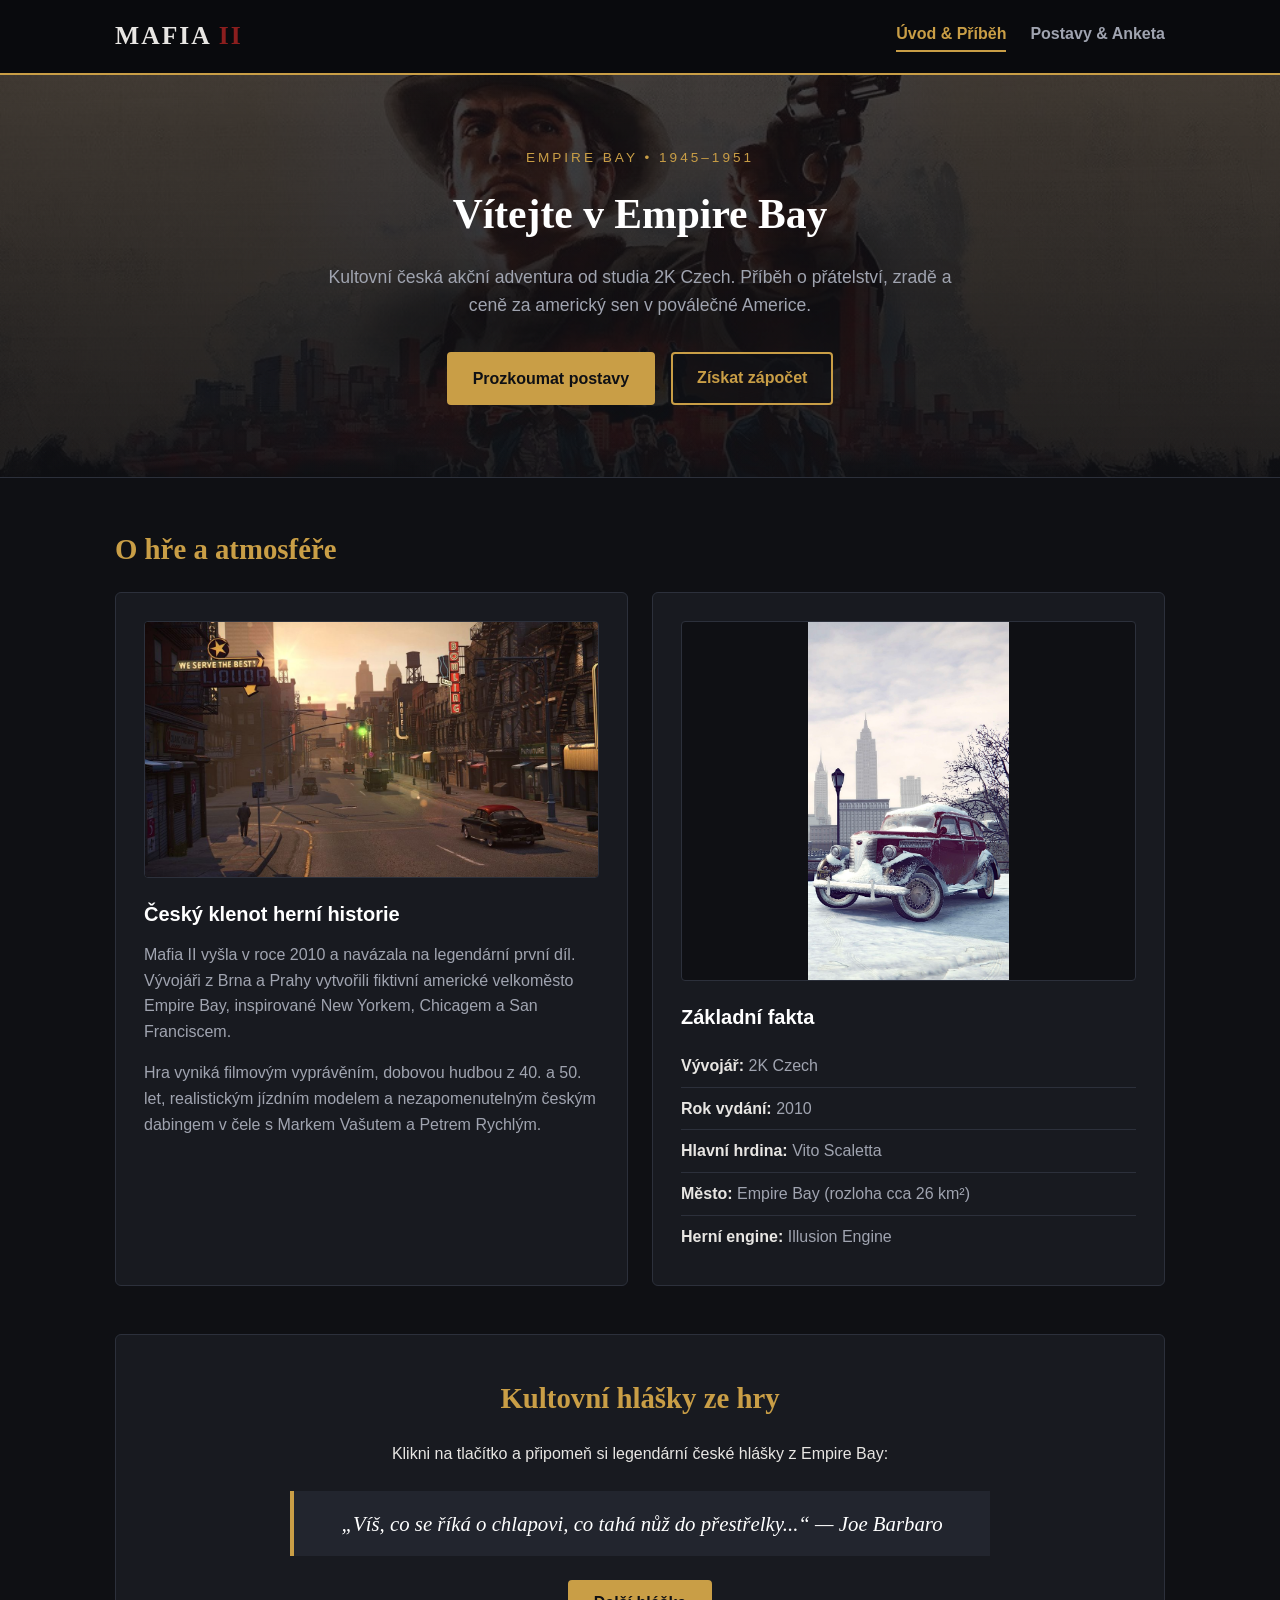
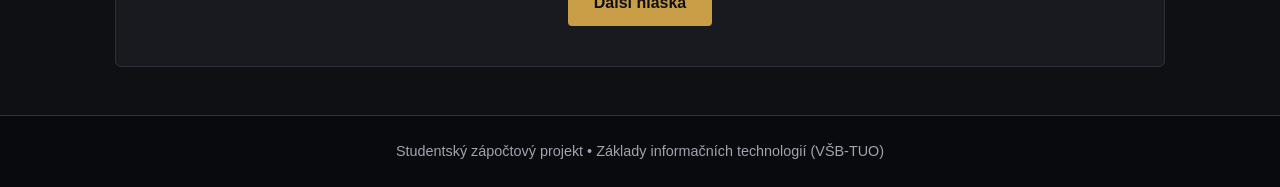
==== index.html @ 3b98798e "Add files via upload" ====
<!DOCTYPE html>
<html lang="cs">
<head>
    <meta charset="UTF-8">
    <meta name="viewport" content="width=device-width, initial-scale=1.0">
    <title>Mafia II – Empire Bay | Fanouškovský web</title>
    <link rel="stylesheet" href="style.css">
</head>
<body>
    <header class="site-header">
        <div class="container nav-wrapper">
            <a href="index.html" class="logo">MAFIA <span>II</span></a>
            <nav class="main-nav">
                <a href="index.html" class="active">Úvod &amp; Příběh</a>
                <a href="postavy.html">Postavy &amp; Anketa</a>
            </nav>
        </div>
    </header>

    <section class="hero">
        <div class="container hero-content">
            <p class="subtitle">Empire Bay • 1945–1951</p>
            <h1>Vítejte v Empire Bay</h1>
            <p class="hero-text">
                Kultovní česká akční adventura od studia 2K Czech. Příběh o přátelství, zradě 
                a ceně za americký sen v poválečné Americe.
            </p>
            <div class="hero-buttons">
                <a href="postavy.html" class="btn">Prozkoumat postavy</a>
                <button id="zapocet-btn" class="btn btn-outline">Získat zápočet</button>
            </div>

            <div id="zapocet-box" class="zapocet-alert" aria-live="polite">
                <p class="zapocet-quote">„Promiň, mladej, zápočet nebyl součástí dohody.“</p>
                <span class="zapocet-author">— Leo Galante</span>
            </div>
        </div>
    </section>

    <main class="container">
        <section class="section">
            <h2>O hře a atmosféře</h2>
            <div class="grid-2">
                <div class="card">
                    <img src="empire.jpg" alt="Atmosféra města Empire Bay ve hře Mafia II" class="card-img" onerror="this.style.display='none'">
                    <h3>Český klenot herní historie</h3>
                    <p>
                        Mafia II vyšla v roce 2010 a navázala na legendární první díl. Vývojáři z Brna a Prahy 
                        vytvořili fiktivní americké velkoměsto Empire Bay, inspirované New Yorkem, Chicagem a San Franciscem.
                    </p>
                    <p>
                        Hra vyniká filmovým vyprávěním, dobovou hudbou z 40. a 50. let, realistickým jízdním modelem 
                        a nezapomenutelným českým dabingem v čele s Markem Vašutem a Petrem Rychlým.
                    </p>
                </div>
                <div class="card">
                    <img src="cars.jpg" alt="Dobová auta v Empire Bay" class="card-img" onerror="this.style.display='none'">
                    <h3>Základní fakta</h3>
                    <ul class="fact-list">
                        <li><strong>Vývojář:</strong> 2K Czech</li>
                        <li><strong>Rok vydání:</strong> 2010</li>
                        <li><strong>Hlavní hrdina:</strong> Vito Scaletta</li>
                        <li><strong>Město:</strong> Empire Bay (rozloha cca 26 km²)</li>
                        <li><strong>Herní engine:</strong> Illusion Engine</li>
                    </ul>
                </div>
            </div>
        </section>

        <section class="section quote-box">
            <h2>Kultovní hlášky ze hry</h2>
            <p class="quote-intro">Klikni na tlačítko a připomeň si legendární české hlášky z Empire Bay:</p>
            <blockquote id="quote-display">
                „Víš, co se říká o chlapovi, co tahá nůž do přestřelky...“ — Joe Barbaro
            </blockquote>
            <button id="new-quote-btn" class="btn">Další hláška</button>
        </section>
    </main>

    <footer class="site-footer">
        <div class="container">
            <p>Studentský zápočtový projekt • Základy informačních technologií (VŠB-TUO)</p>
        </div>
    </footer>

    <script src="script.js"></script>
</body>
</html>
---- style.css ----
:root {
    --bg-main: #0f1014;
    --bg-card: #181a20;
    --bg-accent: #22252e;
    --text-main: #e8e6e3;
    --text-muted: #a0a4b0;
    --gold: #c99e46;
    --gold-hover: #dfb358;
    --red-accent: #8b1e1e;
    --border: #2c303b;
}

* {
    box-sizing: border-box;
    margin: 0;
    padding: 0;
}

body {
    font-family: 'Segoe UI', Tahoma, Geneva, Verdana, sans-serif;
    background-color: var(--bg-main);
    color: var(--text-main);
    line-height: 1.6;
}

.container {
    width: 90%;
    max-width: 1050px;
    margin: 0 auto;
}

.site-header {
    background-color: #090a0d;
    border-bottom: 2px solid var(--gold);
    padding: 1rem 0;
    position: sticky;
    top: 0;
    z-index: 100;
}

.nav-wrapper {
    display: flex;
    justify-content: space-between;
    align-items: center;
    gap: 1rem;
}

.logo {
    font-family: Georgia, 'Times New Roman', serif;
    font-size: 1.6rem;
    font-weight: bold;
    color: var(--text-main);
    text-decoration: none;
    letter-spacing: 2px;
}

.logo span {
    color: var(--red-accent);
}

.main-nav {
    display: flex;
    gap: 1.5rem;
}

.main-nav a {
    color: var(--text-muted);
    text-decoration: none;
    font-weight: 600;
    padding-bottom: 4px;
    border-bottom: 2px solid transparent;
    transition: color 0.2s, border-color 0.2s;
}

.main-nav a:hover,
.main-nav a.active {
    color: var(--gold);
    border-bottom-color: var(--gold);
}

.hero {
    background: 
        linear-gradient(rgba(15, 16, 20, 0.78), rgba(15, 16, 20, 0.92)),
        url('hero.jpg') center/cover no-repeat,
        linear-gradient(135deg, #1b1512 0%, #0f1014 65%, #241313 100%);
    border-bottom: 1px solid var(--border);
    padding: 4.5rem 0;
    text-align: center;
}

.subtitle {
    color: var(--gold);
    text-transform: uppercase;
    letter-spacing: 3px;
    font-size: 0.85rem;
    margin-bottom: 0.75rem;
}

h1 {
    font-family: Georgia, 'Times New Roman', serif;
    font-size: 2.6rem;
    margin-bottom: 1rem;
    color: #ffffff;
}

h2 {
    font-family: Georgia, 'Times New Roman', serif;
    font-size: 1.8rem;
    color: var(--gold);
    margin-bottom: 1.25rem;
}

h3 {
    font-size: 1.25rem;
    margin-bottom: 0.75rem;
    color: #ffffff;
}

.hero-text {
    max-width: 650px;
    margin: 0 auto 2rem auto;
    color: var(--text-muted);
    font-size: 1.1rem;
}

.hero-buttons {
    display: flex;
    justify-content: center;
    gap: 1rem;
    flex-wrap: wrap;
}

.btn {
    display: inline-block;
    background-color: var(--gold);
    color: #0f1014;
    font-weight: bold;
    padding: 0.75rem 1.5rem;
    border: 2px solid var(--gold);
    border-radius: 4px;
    text-decoration: none;
    cursor: pointer;
    font-size: 1rem;
    transition: all 0.2s;
}

.btn:hover {
    background-color: var(--gold-hover);
    border-color: var(--gold-hover);
}

.btn-outline {
    background-color: rgba(15, 16, 20, 0.7);
    color: var(--gold);
    border: 2px solid var(--gold);
}

.btn-outline:hover {
    background-color: var(--gold);
    color: #0f1014;
}

.zapocet-alert {
    display: none;
    max-width: 560px;
    margin: 1.75rem auto 0 auto;
    padding: 1.1rem 1.5rem;
    background-color: rgba(139, 30, 30, 0.25);
    border: 1px solid var(--red-accent);
    border-left: 4px solid var(--red-accent);
    border-radius: 4px;
    text-align: center;
}

.zapocet-alert.visible {
    display: block;
    animation: fadeIn 0.3s ease-in-out;
}

.zapocet-quote {
    font-family: Georgia, 'Times New Roman', serif;
    font-size: 1.15rem;
    font-style: italic;
    color: #ffffff;
    margin-bottom: 0.3rem;
}

.zapocet-author {
    font-size: 0.85rem;
    color: var(--gold);
    text-transform: uppercase;
    letter-spacing: 1px;
}

@keyframes fadeIn {
    from { opacity: 0; transform: translateY(-6px); }
    to { opacity: 1; transform: translateY(0); }
}

.section {
    padding: 3rem 0;
}

.section-desc {
    color: var(--text-muted);
    margin-bottom: 2rem;
}

.grid-2 {
    display: grid;
    grid-template-columns: repeat(2, 1fr);
    gap: 1.5rem;
}

.card {
    background-color: var(--bg-card);
    border: 1px solid var(--border);
    border-radius: 6px;
    padding: 1.75rem;
    overflow: hidden;
}

.card-img,
.char-img {
    width: 100%;
    height: auto;
    max-height: 360px;
    object-fit: contain;
    background-color: #0f1014;
    border-radius: 4px;
    margin-bottom: 1.25rem;
    border: 1px solid var(--border);
    display: block;
}

.card p {
    margin-bottom: 1rem;
    color: var(--text-muted);
}

.card p:last-child {
    margin-bottom: 0;
}

.fact-list {
    list-style: none;
}

.fact-list li {
    padding: 0.5rem 0;
    border-bottom: 1px solid var(--border);
    color: var(--text-muted);
}

.fact-list li:last-child {
    border-bottom: none;
}

.fact-list strong {
    color: var(--text-main);
}

.badge {
    display: inline-block;
    background-color: var(--red-accent);
    color: #ffffff;
    font-size: 0.75rem;
    text-transform: uppercase;
    letter-spacing: 1px;
    padding: 0.25rem 0.6rem;
    border-radius: 3px;
    margin-bottom: 0.75rem;
}

.actor {
    font-size: 0.9rem;
    color: var(--gold) !important;
    font-style: italic;
}

.quote-box {
    text-align: center;
    background-color: var(--bg-card);
    border: 1px solid var(--border);
    border-radius: 6px;
    padding: 2.5rem 1.5rem;
    margin-bottom: 3rem;
}

blockquote {
    font-family: Georgia, 'Times New Roman', serif;
    font-size: 1.3rem;
    font-style: italic;
    color: #ffffff;
    max-width: 700px;
    margin: 1.5rem auto;
    padding: 1rem 1.5rem;
    border-left: 4px solid var(--gold);
    background-color: var(--bg-accent);
}

.form-card {
    max-width: 650px;
    margin: 0 auto;
}

.form-group {
    margin-bottom: 1.25rem;
}

.form-group label {
    display: block;
    margin-bottom: 0.4rem;
    font-weight: 600;
}

.form-group input,
.form-group select,
.form-group textarea {
    width: 100%;
    padding: 0.7rem;
    background-color: var(--bg-main);
    border: 1px solid var(--border);
    border-radius: 4px;
    color: var(--text-main);
    font-family: inherit;
    font-size: 1rem;
}

.form-group input:focus,
.form-group select:focus,
.form-group textarea:focus {
    outline: none;
    border-color: var(--gold);
}

.feedback {
    margin-top: 1.25rem;
    padding: 0.9rem;
    border-radius: 4px;
    display: none;
    font-weight: 600;
}

.feedback.error {
    display: block;
    background-color: rgba(139, 30, 30, 0.25);
    border: 1px solid var(--red-accent);
    color: #ff9c9c;
}

.feedback.success {
    display: block;
    background-color: rgba(46, 125, 50, 0.25);
    border: 1px solid #388e3c;
    color: #a5d6a7;
}

.site-footer {
    background-color: #090a0d;
    border-top: 1px solid var(--border);
    text-align: center;
    padding: 1.5rem 0;
    color: var(--text-muted);
    font-size: 0.9rem;
}

@media (max-width: 768px) {
    .nav-wrapper {
        flex-direction: column;
        text-align: center;
    }

    h1 {
        font-size: 2rem;
    }

    .grid-2 {
        grid-template-columns: 1fr;
    }

    .hero {
        padding: 3rem 0;
    }
}
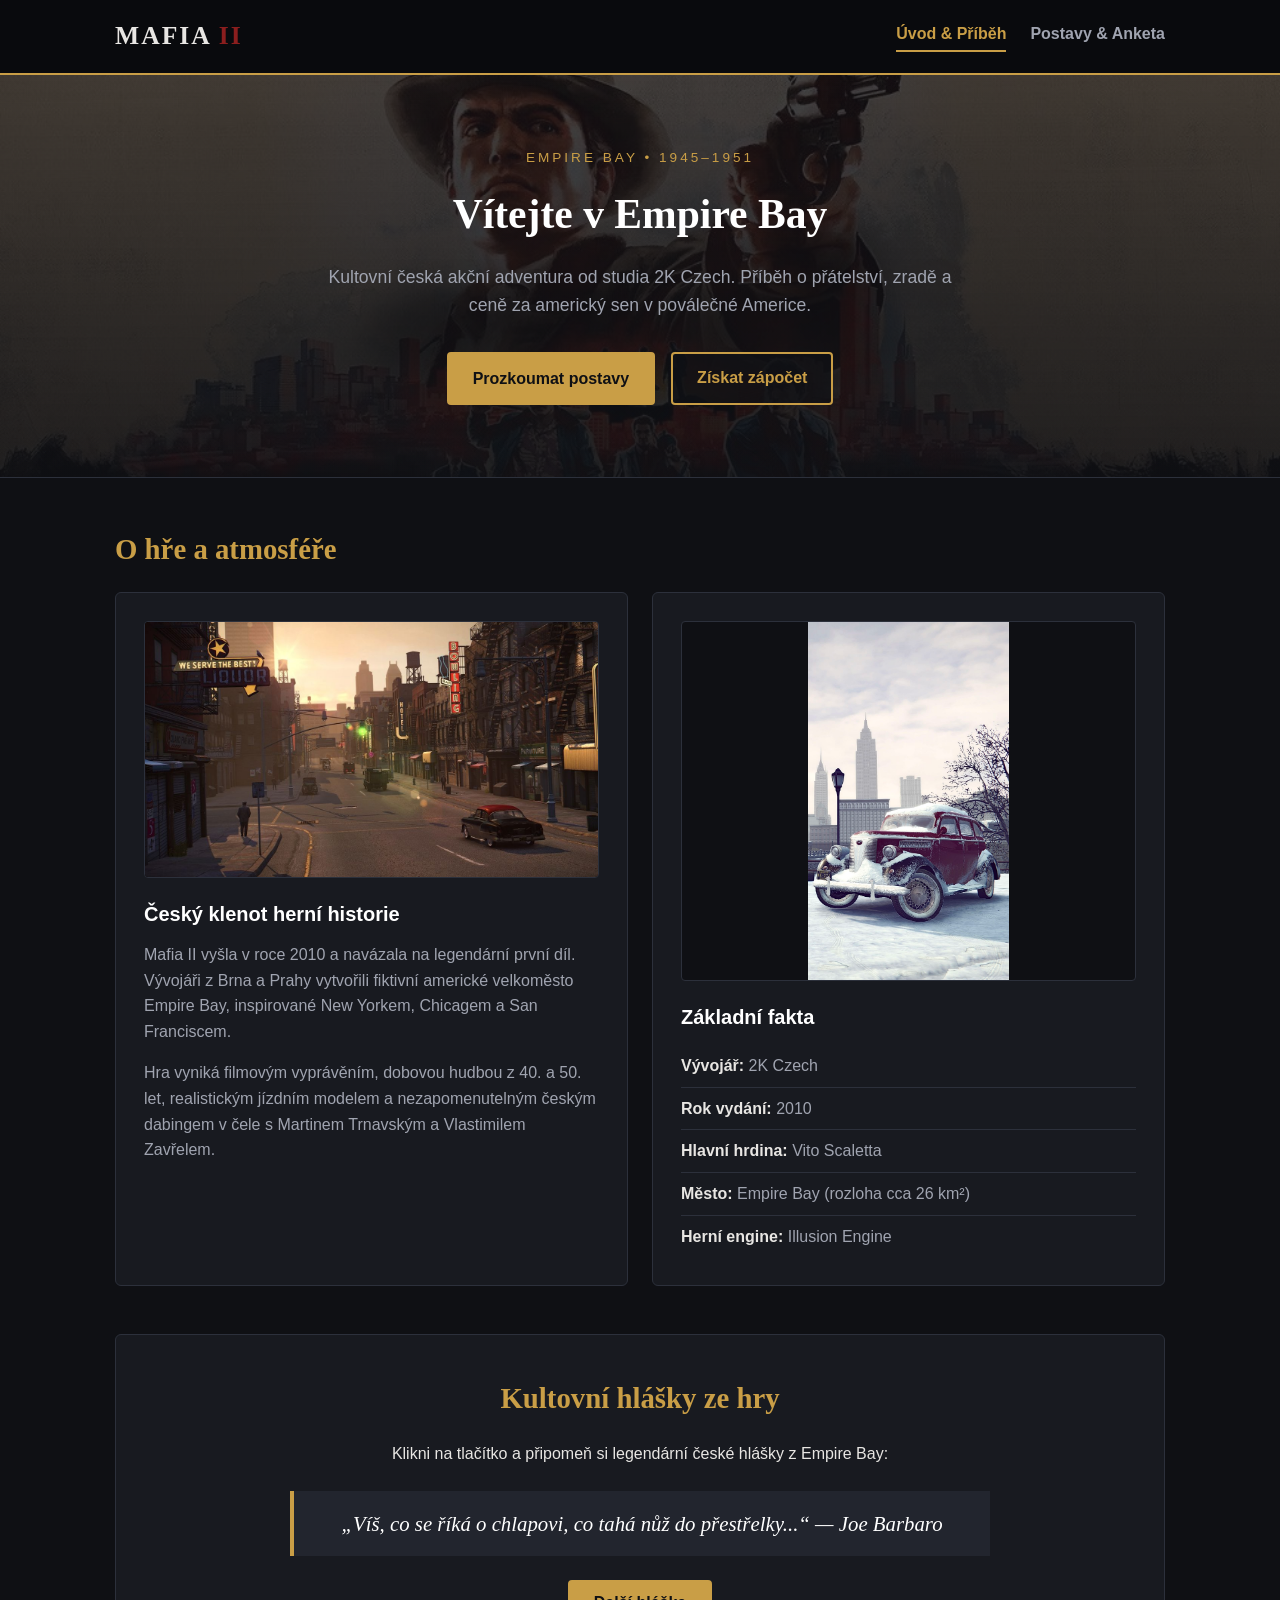
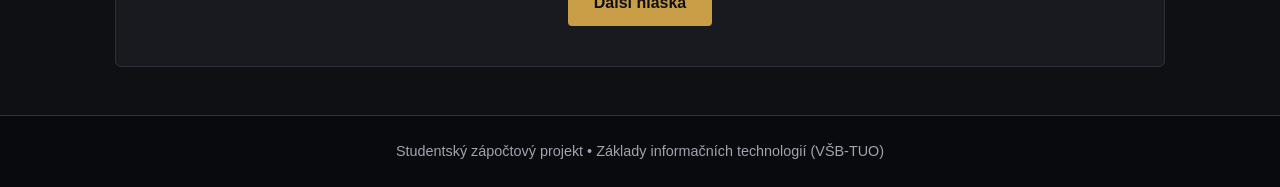
==== commit 03dae966: "Update index.html" ====
--- a/index.html
+++ b/index.html
@@ -50,7 +50,7 @@
                     </p>
                     <p>
                         Hra vyniká filmovým vyprávěním, dobovou hudbou z 40. a 50. let, realistickým jízdním modelem 
-                        a nezapomenutelným českým dabingem v čele s Markem Vašutem a Petrem Rychlým.
+                        a nezapomenutelným českým dabingem v čele s Martinem Trnavským a Vlastimilem Zavřelem.
                     </p>
                 </div>
                 <div class="card">
@@ -85,4 +85,4 @@
 
     <script src="script.js"></script>
 </body>
-</html>+</html>
